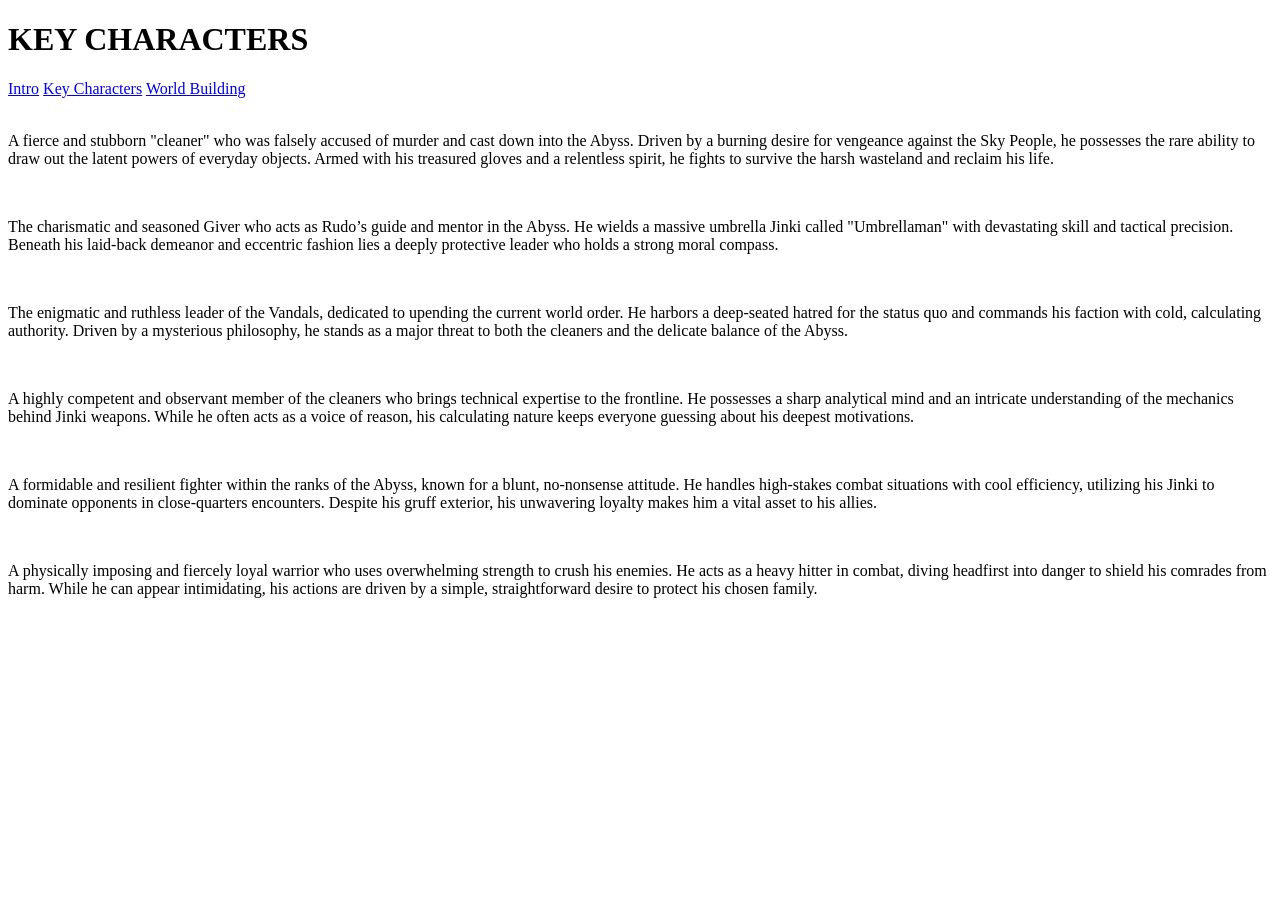
==== key-characters/index.html @ a3bba803 "second commit" ====
<!DOCTYPE html>
<html lang="en">
    <head>
        <meta charset="UTF-8">
        <meta name="description" content="Gachiakuta Glaze Sesh">
        <meta name="viewport" content="width=device-width, initial-scale=1.0">
        <title>Gachiakuta Tribute</title>
        <link rel="stylesheet" href="/global.css" type="text/css">

    </head>

    <body> 

        <header>

            <h1>KEY CHARACTERS</h1>
            
            <nav id="navigation">
                <!-- Links -->
                <a href="../">Intro</a>
                <a href="../key-characters/">Key Characters</a>
                <a href="../world-building/">World Building</a>
                <!-- Links -->
            </nav>
        </header>

        <main id="key-character">
            <div id="character-profiles">
                <article class="profiles" id="rudo">
                    <img src="" alt="">
                    <p>
                        A fierce and stubborn "cleaner" who was falsely accused of murder and cast down into the Abyss.
                        Driven by a burning desire for vengeance against the Sky People, he possesses the rare ability to draw out the latent powers of everyday objects.
                        Armed with his treasured gloves and a relentless spirit, he fights to survive the harsh wasteland and reclaim his life.
                    </p>
                </article>

                <article class="profiles" id="enjin">
                    <img src="" alt="">
                    <p>
                        The charismatic and seasoned Giver who acts as Rudo’s guide and mentor in the Abyss.
                        He wields a massive umbrella Jinki called "Umbrellaman" with devastating skill and tactical precision.
                        Beneath his laid-back demeanor and eccentric fashion lies a deeply protective leader who holds a strong moral compass.
                    </p>
                </article>

                <article class="profiles" id="zodyl">
                    <img src="" alt="">
                    <p>
                        The enigmatic and ruthless leader of the Vandals, dedicated to upending the current world order.
                        He harbors a deep-seated hatred for the status quo and commands his faction with cold, calculating authority.
                        Driven by a mysterious philosophy, he stands as a major threat to both the cleaners and the delicate balance of the Abyss.
                    </p>
                </article>

                <article class="profiles" id="tamsy">
                    <img src="" alt="">
                    <p>
                        A highly competent and observant member of the cleaners who brings technical expertise to the frontline.
                        He possesses a sharp analytical mind and an intricate understanding of the mechanics behind Jinki weapons.
                        While he often acts as a voice of reason, his calculating nature keeps everyone guessing about his deepest motivations.
                    </p>
                </article>

                <article class="profiles" id="stilza">
                    <img src="" alt="">
                    <p>
                        A formidable and resilient fighter within the ranks of the Abyss, known for a blunt, no-nonsense attitude.
                        He handles high-stakes combat situations with cool efficiency, utilizing his Jinki to dominate opponents in close-quarters encounters.
                        Despite his gruff exterior, his unwavering loyalty makes him a vital asset to his allies.
                    </p>
                </article>

                <article class="profiles" id="andor">
                    <img src="" alt="">
                    <p>
                        A physically imposing and fiercely loyal warrior who uses overwhelming strength to crush his enemies.
                        He acts as a heavy hitter in combat, diving headfirst into danger to shield his comrades from harm.
                        While he can appear intimidating, his actions are driven by a simple, straightforward desire to protect his chosen family.
                    </p>
                </article>

            </div>
        </main>
        
        <footer>

        </footer>

    </body>
    
</html>
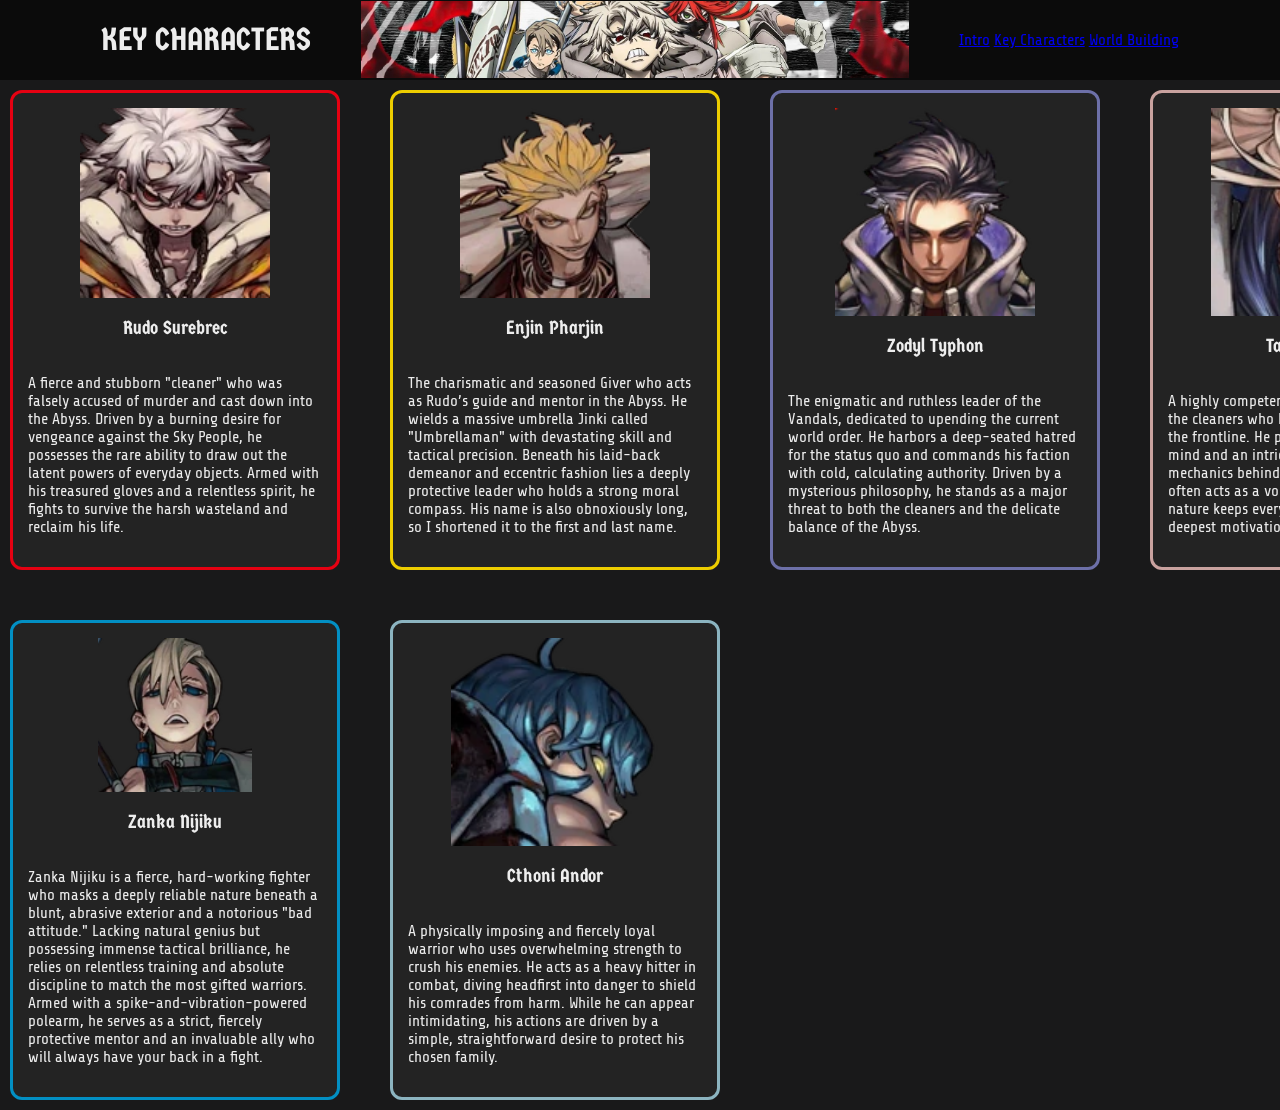
==== commit 9252904c: "third commit" ====
--- a/key-characters/index.html
+++ b/key-characters/index.html
@@ -11,10 +11,11 @@
 
     <body> 
 
-        <header>
+        <header class="intro">
+            <h1>KEY CHARACTERS</h1>
 
-            <h1>KEY CHARACTERS</h1>
-            
+            <img src="/pictures/author-cover/gachiakuta-banner-v0-43b2cdm5uizf1.jpg" alt="A banner image with Gachiakuta characters on it">
+
             <nav id="navigation">
                 <!-- Links -->
                 <a href="../">Intro</a>
@@ -24,10 +25,13 @@
             </nav>
         </header>
 
-        <main id="key-character">
+        <main id="key-characters">
             <div id="character-profiles">
                 <article class="profiles" id="rudo">
-                    <img src="" alt="">
+                    <img src="/pictures/characters/RudoP.webp" alt="A close up of Rudo from Gachiakuta">
+                    
+                    <h3>Rudo Surebrec</h3>
+                    
                     <p>
                         A fierce and stubborn "cleaner" who was falsely accused of murder and cast down into the Abyss.
                         Driven by a burning desire for vengeance against the Sky People, he possesses the rare ability to draw out the latent powers of everyday objects.
@@ -36,16 +40,23 @@
                 </article>
 
                 <article class="profiles" id="enjin">
-                    <img src="" alt="">
+                    <img src="/pictures/characters/EngineP.webp" alt="A close up of Enjin from Gachiakuta">
+                    
+                    <h3>Enjin Pharjin</h3>
+
                     <p>
                         The charismatic and seasoned Giver who acts as Rudo’s guide and mentor in the Abyss.
                         He wields a massive umbrella Jinki called "Umbrellaman" with devastating skill and tactical precision.
                         Beneath his laid-back demeanor and eccentric fashion lies a deeply protective leader who holds a strong moral compass.
+                        His name is also obnoxiously long, so I shortened it to the first and last name.
                     </p>
                 </article>
 
                 <article class="profiles" id="zodyl">
-                    <img src="" alt="">
+                    <img src="/pictures/characters/Zodel_Icon.webp" alt="A close up of Zodyl from Gachiakuta">
+            
+                    <h3>Zodyl Typhon</h3>
+                    
                     <p>
                         The enigmatic and ruthless leader of the Vandals, dedicated to upending the current world order.
                         He harbors a deep-seated hatred for the status quo and commands his faction with cold, calculating authority.
@@ -54,7 +65,10 @@
                 </article>
 
                 <article class="profiles" id="tamsy">
-                    <img src="" alt="">
+                    <img src="/pictures/characters/TamzyP.webp" alt="A close up of Tamsy from Gachiakuta">
+
+                    <h3>Tamsy Caines</h3>
+
                     <p>
                         A highly competent and observant member of the cleaners who brings technical expertise to the frontline.
                         He possesses a sharp analytical mind and an intricate understanding of the mechanics behind Jinki weapons.
@@ -62,17 +76,23 @@
                     </p>
                 </article>
 
-                <article class="profiles" id="stilza">
-                    <img src="" alt="">
+                <article class="profiles" id="zanka">
+                    <img src="/pictures/characters/ZankaP.webp" alt="A close up of Zanka from Gachiakuta">
+
+                    <h3>Zanka Nijiku</h3>
+
                     <p>
-                        A formidable and resilient fighter within the ranks of the Abyss, known for a blunt, no-nonsense attitude.
-                        He handles high-stakes combat situations with cool efficiency, utilizing his Jinki to dominate opponents in close-quarters encounters.
-                        Despite his gruff exterior, his unwavering loyalty makes him a vital asset to his allies.
+                        Zanka Nijiku is a fierce, hard-working fighter who masks a deeply reliable nature beneath a blunt, abrasive exterior and a notorious "bad attitude."
+                        Lacking natural genius but possessing immense tactical brilliance, he relies on relentless training and absolute discipline to match the most gifted warriors.
+                        Armed with a spike-and-vibration-powered polearm, he serves as a strict, fiercely protective mentor and an invaluable ally who will always have your back in a fight.
                     </p>
                 </article>
 
                 <article class="profiles" id="andor">
-                    <img src="" alt="">
+                    <img src="/pictures/characters/KutohniP.webp" alt="A close up of Cthoni from Gachiakuta">
+
+                    <h3>Cthoni Andor</h3>
+
                     <p>
                         A physically imposing and fiercely loyal warrior who uses overwhelming strength to crush his enemies.
                         He acts as a heavy hitter in combat, diving headfirst into danger to shield his comrades from harm.
--- a/global.css
+++ b/global.css
@@ -0,0 +1,246 @@
+
+
+/* Base stuff to set the stage for my items! */
+    @import url('https://fonts.googleapis.com/css2?family=Germania+One&family=Share+Tech&display=swap');
+
+    /* root key!! */
+    :root {
+        --main-font: 'Share Tech', sans-serif;
+        --decorative-font: 'Germania One', sans-serif;
+        --font-color: #ededed;
+    }
+
+    /* base color scheme, font, and style*/
+    body {
+        background-color: #19191A;
+
+        font-family: var(--main-font);
+        color: #ededed;
+
+        margin: 0;
+    }
+
+    body h1, h2, h3 {
+        font-family: var(--decorative-font);
+        font-weight: 300;
+    }
+
+/* base stuff end */
+
+/* MAIN PAGE */
+    .intro {
+        display: flex;
+        flex-direction: row;
+
+        justify-content: center;
+        align-items: center;
+
+        gap: 50px;
+
+        background-color: #0b0b0b;
+    }
+
+    header div {
+        background-color: #0b0b0b;
+    }
+
+    header img {
+        height: 77px;
+    }
+
+    nav h1 {
+        display: flex;
+        align-content: space-between;
+    }
+
+    #primary {
+        display: flex;
+        flex-direction: column;
+        align-items: center;
+
+        row-gap: 40px;
+    }
+
+    #synopsis {
+        display: flex;
+        flex-direction: column;
+        align-items: center;
+
+        width: 1350px;
+        height: 700px;
+
+        margin-top: 30px;
+        padding-left: 30px;
+        padding-right: 30px;
+
+        border: #E50112 solid;
+        border-width: 4px;
+
+    }
+
+    #synopsis img {
+        height: 400px;
+        width: 600px;
+
+        margin-top: 20px;
+    }
+
+    #author {
+        width: 1350px;
+        height: 700px;
+
+        padding-left: 30px;
+        padding-right: 30px;
+
+        border: #E50112 solid;
+        border-width: 4px;
+    }
+
+    #table-of-reasons {
+        width: 1350px;
+        height: 225px;
+
+        padding-left: 30px;
+        padding-right: 30px;
+
+        border: #E50112 solid;
+        border-width: 4px;
+    }
+
+    #rant {
+        width: 1350px;
+        height: 175px;
+
+        padding-left: 30px;
+        padding-right: 30px;
+
+        border: #E50112 solid;
+        border-width: 4px;
+
+        margin-bottom: 30px;
+    }
+
+/* MAIN PAGE */
+
+/* KEY CHARACTERS PAGE */
+
+    #character-profiles {
+        display: grid;
+        grid-template-columns: repeat(4, 350px);
+        grid-template-rows: repeat(2, 500px);
+
+        gap: 30px;
+
+        justify-items: center;
+
+    }
+
+    .profiles {
+        background-color: #232323;
+        border-radius: 12px;
+
+        display: grid;
+        align-items:center;
+
+        margin: 10px;
+
+        padding: 15px;
+    }
+
+    .profiles img {
+        height: 250px;
+    }
+
+    #rudo {
+        display: flex;
+        flex-direction: column;
+        align-items: center;
+
+        border: 3px solid;
+        border-color: #E50112;
+    }
+
+    #rudo:hover {
+        transform: scale(1.1);
+        transition: 0.5s ease-in;
+    }
+
+
+    #enjin, #enjin {
+        display: flex;
+        flex-direction: column;
+        align-items: center;
+
+        border: 3px solid;
+        border-color: #EDCD00;
+    }
+
+    #enjin:hover {
+        transform: scale(1.1);
+        transition: 0.5s ease-in;
+    }
+
+    #zodyl {
+        display: flex;
+        flex-direction: column;
+        align-items: center;
+
+        border: 3px solid;
+        border-color: #6D70A8;
+    }
+
+    #zodyl:hover {
+        transform: scale(1.1);
+        transition: 0.5s ease-in;
+    }
+
+    #tamsy {
+        display: flex;
+        flex-direction: column;
+        align-items: center;
+
+        border: 3px solid;
+        border-color: #C9A29F;
+    }
+
+    #tamsy:hover {
+        transform: scale(1.1);
+        transition: 0.5s ease-in;
+    }
+
+    #zanka {
+        display: flex;
+        flex-direction: column;
+        align-items: center;
+
+        border: 3px solid;
+        border-color: #028FC3;
+    }
+
+    #zanka:hover {
+        transform: scale(1.1);
+        transition: 0.5s ease-in;
+    }
+
+    #andor {
+        display: flex;
+        flex-direction: column;
+        align-items: center;
+
+        border: 3px solid;
+        border-color: #8CB4C0;
+    }
+
+    #andor:hover {
+        transform: scale(1.1);
+        transition: 0.5s ease-in;
+    }
+/* KEY CHARACTERS PAGE */
+
+/* WORLD BUILDING PAGE */
+
+/* WORLD BUILDING PAGE */
+
+
+
+    
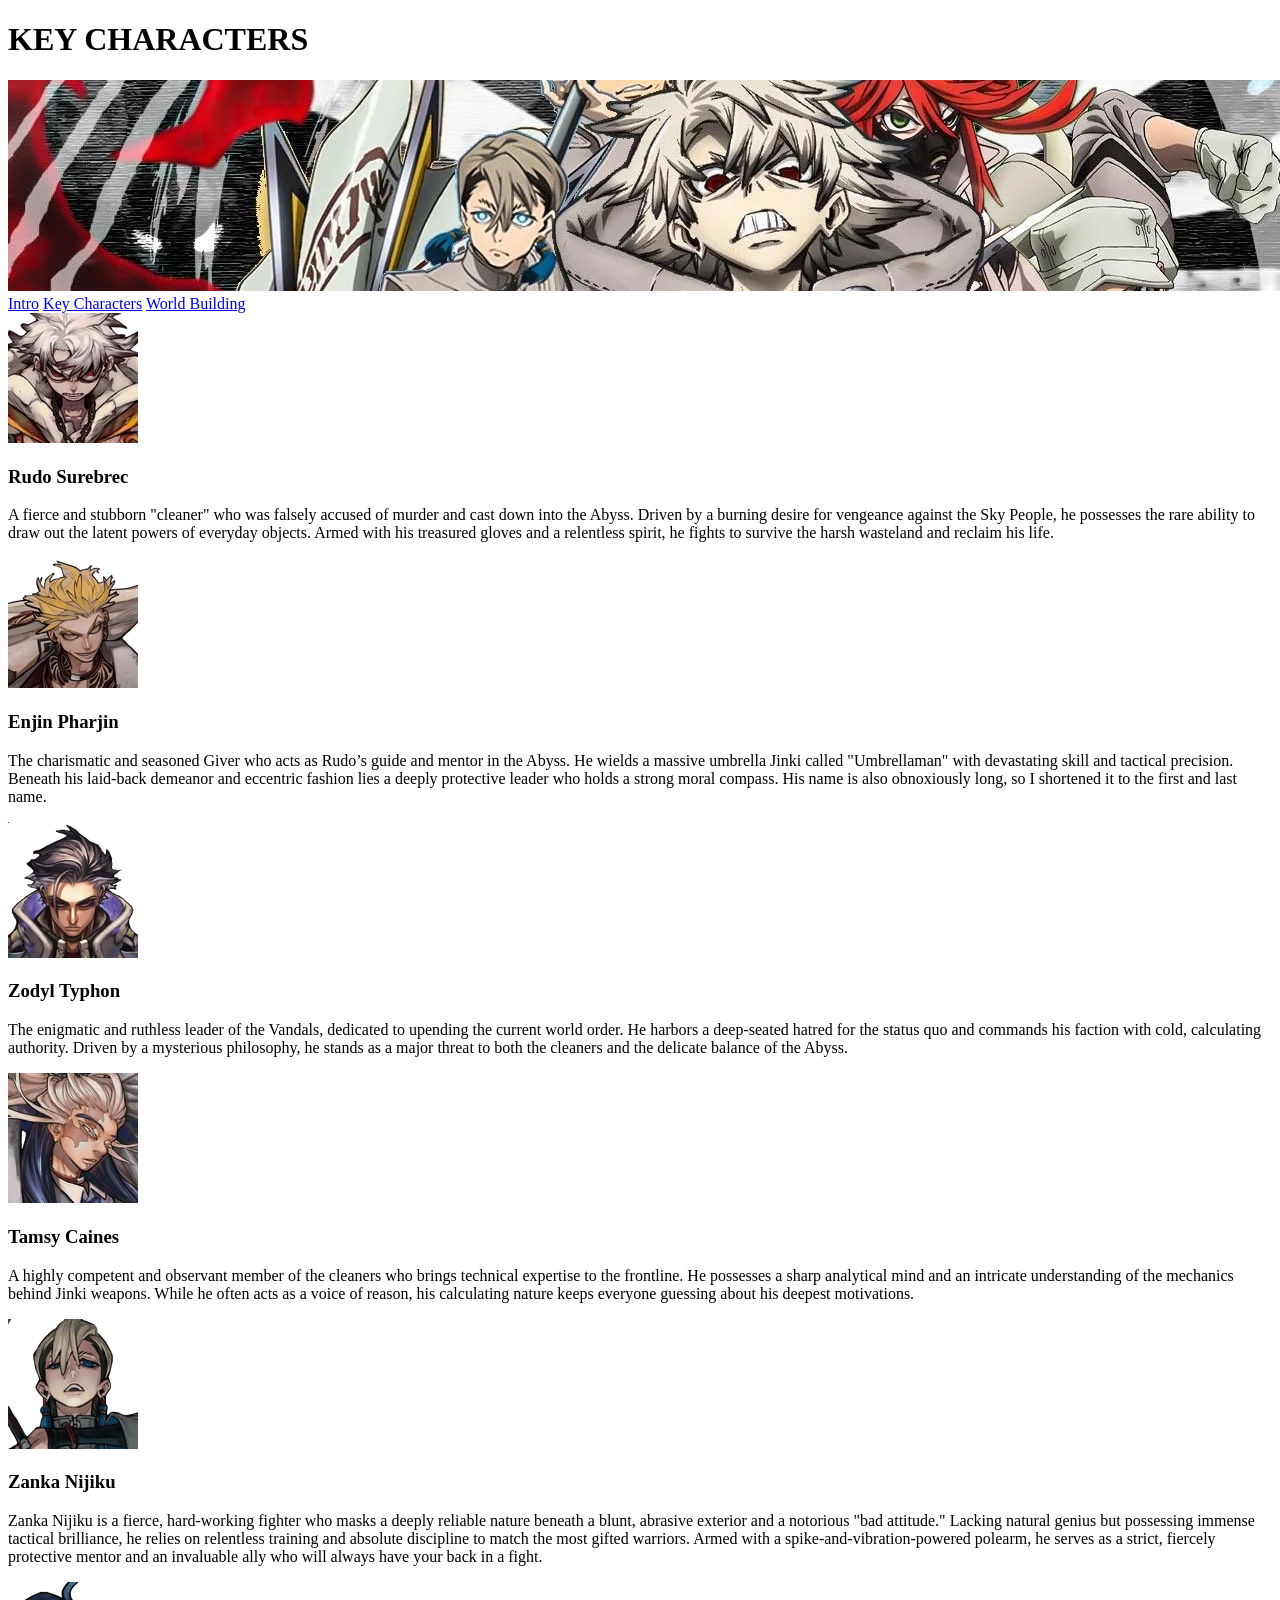
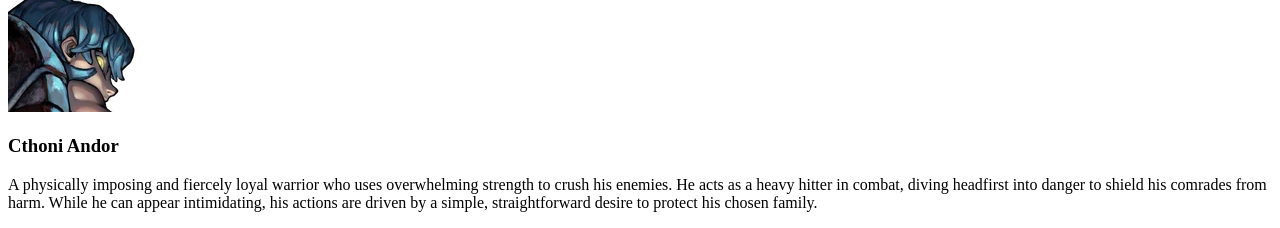
==== commit 0619a62c: "troubleshooting 2" ====
--- a/key-characters/index.html
+++ b/key-characters/index.html
@@ -5,7 +5,7 @@
         <meta name="description" content="Gachiakuta Glaze Sesh">
         <meta name="viewport" content="width=device-width, initial-scale=1.0">
         <title>Gachiakuta Tribute</title>
-        <link rel="stylesheet" href="/global.css" type="text/css">
+        <link rel="stylesheet" href="global.css" type="text/css">
 
     </head>
 
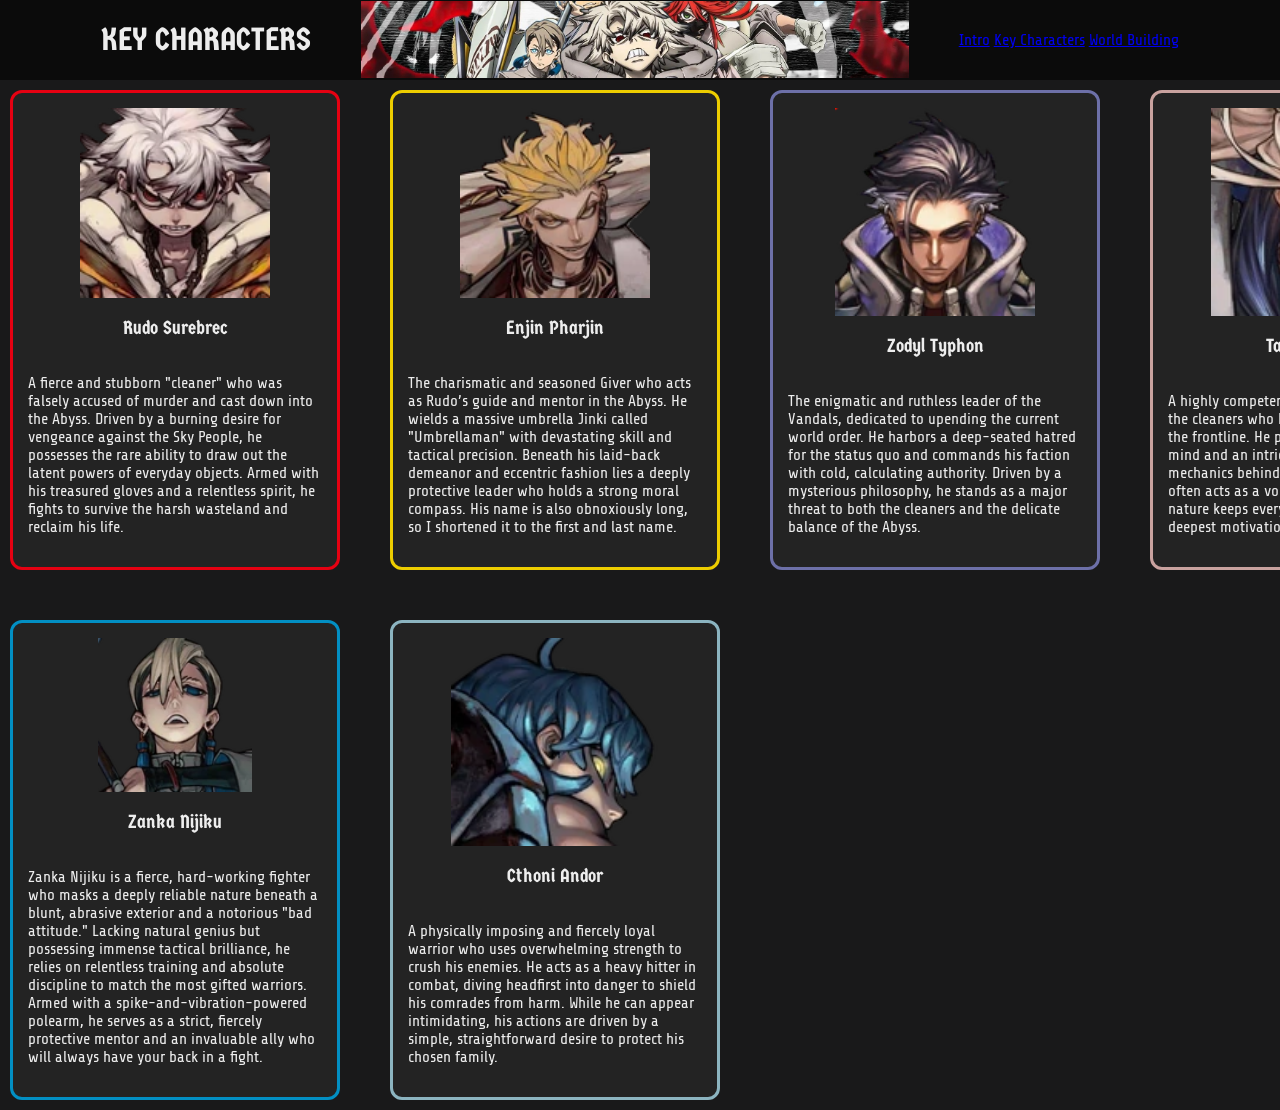
==== commit 9e601bf5: "take 3" ====
--- a/key-characters/index.html
+++ b/key-characters/index.html
@@ -5,7 +5,7 @@
         <meta name="description" content="Gachiakuta Glaze Sesh">
         <meta name="viewport" content="width=device-width, initial-scale=1.0">
         <title>Gachiakuta Tribute</title>
-        <link rel="stylesheet" href="global.css" type="text/css">
+        <link rel="stylesheet" href="/global.css" type="text/css">
 
     </head>
 
--- a/global.css
+++ b/global.css
@@ -0,0 +1,246 @@
+
+
+/* Base stuff to set the stage for my items! */
+    @import url('https://fonts.googleapis.com/css2?family=Germania+One&family=Share+Tech&display=swap');
+
+    /* root key!! */
+    :root {
+        --main-font: 'Share Tech', sans-serif;
+        --decorative-font: 'Germania One', sans-serif;
+        --font-color: #ededed;
+    }
+
+    /* base color scheme, font, and style*/
+    body {
+        background-color: #19191A;
+
+        font-family: var(--main-font);
+        color: #ededed;
+
+        margin: 0;
+    }
+
+    body h1, h2, h3 {
+        font-family: var(--decorative-font);
+        font-weight: 300;
+    }
+
+/* base stuff end */
+
+/* MAIN PAGE */
+    .intro {
+        display: flex;
+        flex-direction: row;
+
+        justify-content: center;
+        align-items: center;
+
+        gap: 50px;
+
+        background-color: #0b0b0b;
+    }
+
+    header div {
+        background-color: #0b0b0b;
+    }
+
+    header img {
+        height: 77px;
+    }
+
+    nav h1 {
+        display: flex;
+        align-content: space-between;
+    }
+
+    #primary {
+        display: flex;
+        flex-direction: column;
+        align-items: center;
+
+        row-gap: 40px;
+    }
+
+    #synopsis {
+        display: flex;
+        flex-direction: column;
+        align-items: center;
+
+        width: 1350px;
+        height: 700px;
+
+        margin-top: 30px;
+        padding-left: 30px;
+        padding-right: 30px;
+
+        border: #E50112 solid;
+        border-width: 4px;
+
+    }
+
+    #synopsis img {
+        height: 400px;
+        width: 600px;
+
+        margin-top: 20px;
+    }
+
+    #author {
+        width: 1350px;
+        height: 700px;
+
+        padding-left: 30px;
+        padding-right: 30px;
+
+        border: #E50112 solid;
+        border-width: 4px;
+    }
+
+    #table-of-reasons {
+        width: 1350px;
+        height: 225px;
+
+        padding-left: 30px;
+        padding-right: 30px;
+
+        border: #E50112 solid;
+        border-width: 4px;
+    }
+
+    #rant {
+        width: 1350px;
+        height: 175px;
+
+        padding-left: 30px;
+        padding-right: 30px;
+
+        border: #E50112 solid;
+        border-width: 4px;
+
+        margin-bottom: 30px;
+    }
+
+/* MAIN PAGE */
+
+/* KEY CHARACTERS PAGE */
+
+    #character-profiles {
+        display: grid;
+        grid-template-columns: repeat(4, 350px);
+        grid-template-rows: repeat(2, 500px);
+
+        gap: 30px;
+
+        justify-items: center;
+
+    }
+
+    .profiles {
+        background-color: #232323;
+        border-radius: 12px;
+
+        display: grid;
+        align-items:center;
+
+        margin: 10px;
+
+        padding: 15px;
+    }
+
+    .profiles img {
+        height: 250px;
+    }
+
+    #rudo {
+        display: flex;
+        flex-direction: column;
+        align-items: center;
+
+        border: 3px solid;
+        border-color: #E50112;
+    }
+
+    #rudo:hover {
+        transform: scale(1.1);
+        transition: 0.5s ease-in;
+    }
+
+
+    #enjin, #enjin {
+        display: flex;
+        flex-direction: column;
+        align-items: center;
+
+        border: 3px solid;
+        border-color: #EDCD00;
+    }
+
+    #enjin:hover {
+        transform: scale(1.1);
+        transition: 0.5s ease-in;
+    }
+
+    #zodyl {
+        display: flex;
+        flex-direction: column;
+        align-items: center;
+
+        border: 3px solid;
+        border-color: #6D70A8;
+    }
+
+    #zodyl:hover {
+        transform: scale(1.1);
+        transition: 0.5s ease-in;
+    }
+
+    #tamsy {
+        display: flex;
+        flex-direction: column;
+        align-items: center;
+
+        border: 3px solid;
+        border-color: #C9A29F;
+    }
+
+    #tamsy:hover {
+        transform: scale(1.1);
+        transition: 0.5s ease-in;
+    }
+
+    #zanka {
+        display: flex;
+        flex-direction: column;
+        align-items: center;
+
+        border: 3px solid;
+        border-color: #028FC3;
+    }
+
+    #zanka:hover {
+        transform: scale(1.1);
+        transition: 0.5s ease-in;
+    }
+
+    #andor {
+        display: flex;
+        flex-direction: column;
+        align-items: center;
+
+        border: 3px solid;
+        border-color: #8CB4C0;
+    }
+
+    #andor:hover {
+        transform: scale(1.1);
+        transition: 0.5s ease-in;
+    }
+/* KEY CHARACTERS PAGE */
+
+/* WORLD BUILDING PAGE */
+
+/* WORLD BUILDING PAGE */
+
+
+
+    
